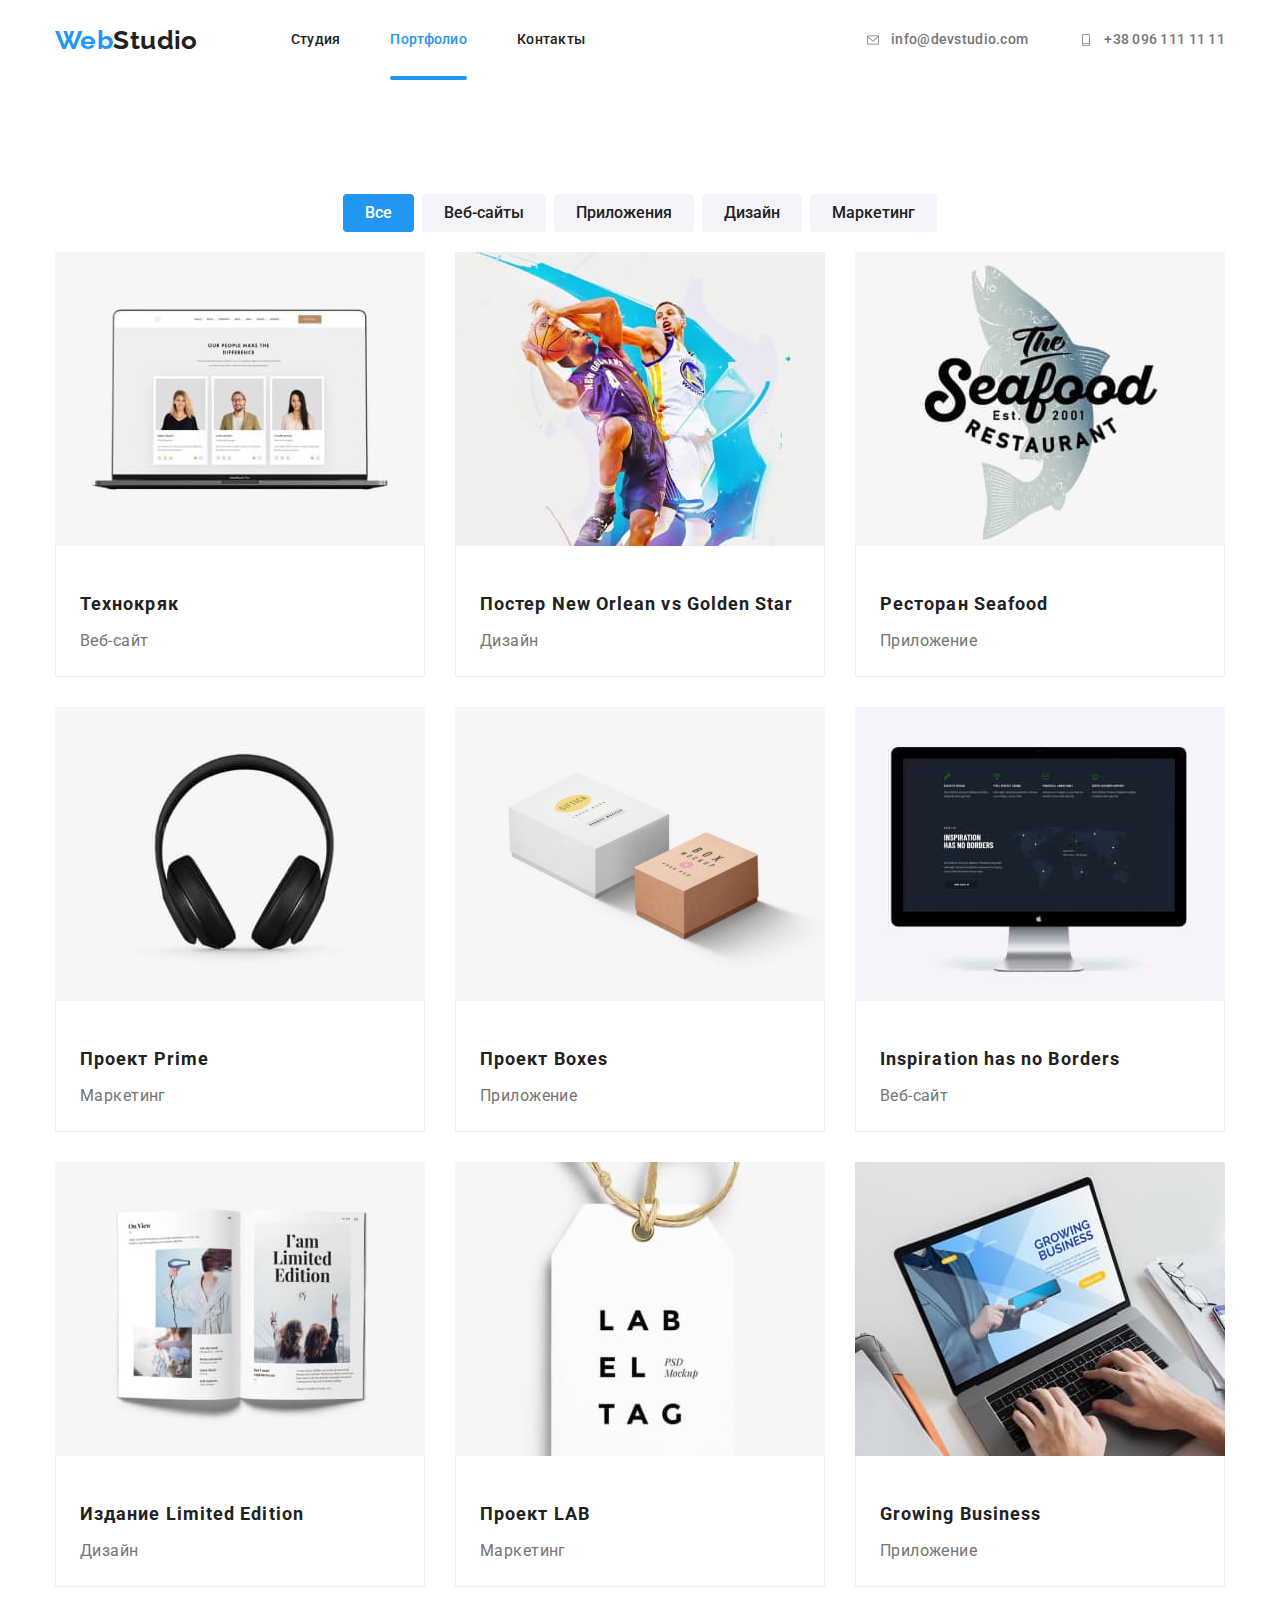
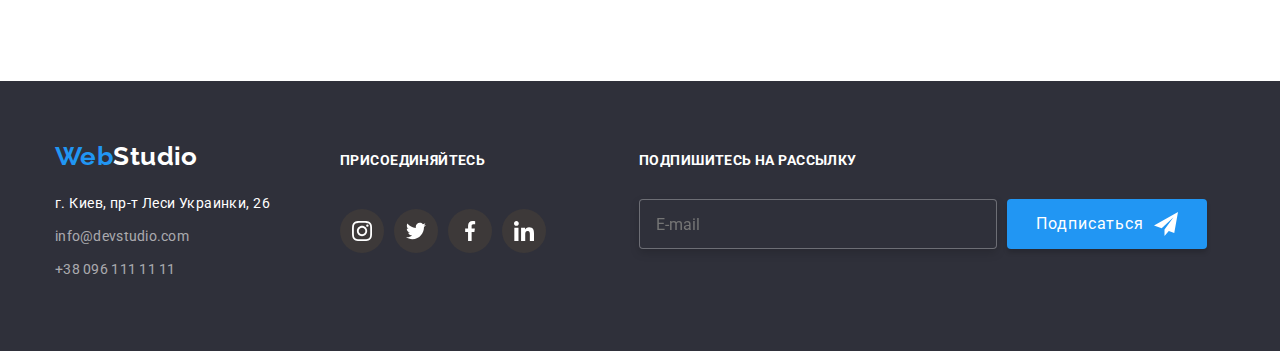
==== portfolio.html @ f061e7f2 "7дз" ====
<!DOCTYPE html>
<html lang="en">
<head>
    <meta charset="UTF-8">
    <meta http-equiv="X-UA-Compatible" content="IE=edge">
    <meta name="viewport" content="width=device-width, initial-scale=1.0">
    <title>portfolio</title>
    <link href="https://fonts.googleapis.com/css2?family=Raleway:wght@700&family=Roboto:wght@400;500;700;900&display=swap" rel="stylesheet">
    <link rel="stylesheet" href="https://cdnjs.cloudflare.com/ajax/libs/modern-normalize/1.1.0/modern-normalize.min.css">
    <link rel="stylesheet" href="css/style.css">
</head>
<body>
    <header class="header">
        <div class="container">
        <nav class="header-nav main">
            <a class="logo link" href="./index.html">
                <span class="accent">Web</span>Studio</a>
    
            <ul class="nav-list list">
                <li class="header-item"><a class="nav-link link" href="./index.html">Студия</a></li>
                <li class="header-item"><a class="nav-link link current" href="./portfolio.html">Портфолио</a></li>
                <li class="header-item"><a class="nav-link link" href="">Контакты</a></li>
            </ul>
        </nav>

       
        <ul class="contacts-list list">
            <li class="header-item">
                <a class="contact-link link" href="mailto:info@devstudio.com">
                     <svg class="header-icon" width="16" height="12">
                        <use href="./images/icons.svg#icon-email-1"></use>
                    </svg>
                    info@devstudio.com</a></li>
            <li class="header-item">
                <a class="contact-link link" href="tel:+380961111111">
                     <svg class="header-icon" width="16" height="12">
                        <use href="./images/icons.svg#icon-mobile-2" ></use>
                    </svg>
                    +38 096 111 11 11</a></li>
        </ul>
        </div> 
        
        </header>
        <main>
            <section class="section portfolio">
                <div class="container"> 
                <h1 class="visually-hidden">Портфолио</h1>
                <ul class="btn-list list">
                    <li class="portfolio-item"><button class="portfolio-btn current" type="button">Все</button></li>
                    <li class="portfolio-item"><button class="portfolio-btn" type="button">Веб-сайты</button></li>
                    <li class="portfolio-item"><button class="portfolio-btn" type="button">Приложения</button></li>
                    <li class="portfolio-item"><button class="portfolio-btn" type="button">Дизайн</button></li>
                    <li class="portfolio-item"><button class="portfolio-btn" type="button">Маркетинг</button></li>
                </ul>
                <ul class="card-list list">
                    <li class="card-item">
                        <a class="link" href="">
                            <div class="card-top">
                        <img src="./images/portfolio/portfolio-1.jpg" alt="Веб-сайт" width="370" /></a>
                        <p class="card-top-text">
                            Ресурс предлагает комплексные предложения с разным уровнем 
                            функционала и сервисов. 
                            Все это позволит посетителю получить исчерпывающие сведения <br />о компании или частном лице.
                        </p>
                    </div> 
                        <div class="thumbs">
                        <h2 class="card-title">Технокряк</h2>
                        <p class="card-desc">Веб-сайт</p>  
                    </div>    
                                    
                    </li>
                    <li class="card-item">
                        <div class="card-top">
                        <a class="link" href="">
                        <img src="./images/portfolio/portfolio-2.jpg" alt="Дизайн" width="370" /></a>
                        <p class="card-top-text">
                            Ресурс предлагает комплексные предложения с разным уровнем 
                            функционала и сервисов. 
                            Все это позволит посетителю получить исчерпывающие сведения <br />о компании или частном лице.
                        </p>
                    </div> 
                        <div class="thumbs">
                        <h2 class="card-title">Постер New Orlean vs Golden Star</h2>
                        <p class="card-desc">Дизайн</p>  
                    </div>

                    </li>
                    <li class="card-item">
                        <div class="card-top">
                        <a class="link" href="">
                        <img src="./images/portfolio/portfolio-3.jpg" alt="Приложение" width="370" /></a>
                        <p class="card-top-text">
                            Ресурс предлагает комплексные предложения с разным уровнем 
                            функционала и сервисов. 
                            Все это позволит посетителю получить исчерпывающие сведения <br />о компании или частном лице.
                        </p>
                    </div> 
                        <div class="thumbs">
                        <h2 class="card-title">Ресторан Seafood</h2>
                        <p class="card-desc">Приложение</p>  
                    </div>
                    </li>
                    <li class="card-item">
                        <div class="card-top">
                        <a class="link" href="">
                        <img src="./images/portfolio/portfolio-4.jpg" alt="Маркетинг" width="370" /></a>
                        <p class="card-top-text">
                            Ресурс предлагает комплексные предложения с разным уровнем 
                            функционала и сервисов. 
                            Все это позволит посетителю получить исчерпывающие сведения <br />о компании или частном лице.
                        </p>
                    </div> 
                        <div class="thumbs">
                        <h2 class="card-title">Проект Prime</h2>
                        <p class="card-desc">Маркетинг</p>  
                    </div>
                    </li>
                    <li class="card-item">
                        <div class="card-top">
                        <a class="link" href="">
                        <img src="./images/portfolio/portfolio-5.jpg" alt="Приложение" width="370" /></a>
                        <p class="card-top-text">
                            Ресурс предлагает комплексные предложения с разным уровнем 
                            функционала и сервисов. 
                            Все это позволит посетителю получить исчерпывающие сведения <br />о компании или частном лице.
                        </p>
                    </div> 
                        <div class="thumbs">
                        <h2 class="card-title">Проект Boxes</h2>
                        <p class="card-desc">Приложение</p>  
                    </div>
                    </li>
                    <li class="card-item">
                        <div class="card-top">
                        <a class="link" href="">
                        <img src="./images/portfolio/portfolio-6.jpg" alt="Веб-сайт" width="370" /></a>
                        <p class="card-top-text">
                            Ресурс предлагает комплексные предложения с разным уровнем 
                            функционала и сервисов. 
                            Все это позволит посетителю получить исчерпывающие сведения <br />о компании или частном лице.
                        </p>
                    </div> 
                        <div class="thumbs">
                        <h2 class="card-title">Inspiration has no Borders</h2>
                        <p class="card-desc">Веб-сайт</p>  
                    </div>
                    </li>
                    <li class="card-item">
                        <div class="card-top">
                        <a class="link" href="">
                        <img src="./images/portfolio/portfolio-7.jpg" alt="Дизайн" width="370" /></a>
                        <p class="card-top-text">
                            Ресурс предлагает комплексные предложения с разным уровнем 
                            функционала и сервисов. 
                            Все это позволит посетителю получить исчерпывающие сведения <br />о компании или частном лице.
                        </p>
                    </div> 
                        <div class="thumbs">
                        <h2 class="card-title">Издание Limited Edition</h2>
                        <p class="card-desc">Дизайн</p>  
                    </div>
                    </li>
                    <li class="card-item">
                        <div class="card-top">
                        <a class="link" href="">
                        <img src="./images/portfolio/portfolio-8.jpg" alt="Маркетинг" width="370" /></a>
                        <p class="card-top-text">
                            Ресурс предлагает комплексные предложения с разным уровнем 
                            функционала и сервисов. 
                            Все это позволит посетителю получить исчерпывающие сведения <br />о компании или частном лице.
                        </p>
                    </div> 
                        <div class="thumbs">
                        <h2 class="card-title">Проект LAB</h2>
                        <p class="card-desc">Маркетинг</p>  
                    </div>    
                    </li>
                    <li class="card-item">
                        <div class="card-top">
                        <a class="link" href="">
                        <img src="./images/portfolio/portfolio-9.jpg" alt="Приложение" width="370" /></a>
                        <p class="card-top-text">
                            Ресурс предлагает комплексные предложения с разным уровнем 
                            функционала и сервисов. 
                            Все это позволит посетителю получить исчерпывающие сведения <br />о компании или частном лице.
                        </p>
                    </div> 
                        <div class="thumbs">
                        <h2 class="card-title">Growing Business</h2>
                        <p class="card-desc">Приложение</p>  
                    </div>
                    </li>
                </ul>
                </div>
            </section>
        </main>
        <footer class="footer">
    
            <div class="footer-container">
                <div class="footer-flex">
            <a class="logo link" href="/">
                <span class="accent">Web</span>Studio</a>
            <ul class="footer-list list">
                <li class="adress-item">
                    <a class="adress-link link" href="https://goo.gl/maps/D3uRbkzvZpGUqhTm6" target="_blank" rel="noopener noreferrer">г. Киев, пр-т Леси Украинки, 26</a>
                </li>
                <li class="adress-item">
                    <a class="contact-link link list" href="mailto:info@devstudio.com">info@devstudio.com</a>
                </li>
                <li class="adress-item">
                    <a class="contact-link link list" href="tel:+380961111111">+38 096 111 11 11</a>
                </li>
            </ul>
        </div>
        <div class="footer-soc">
            <h2 class="footer-title">присоединяйтесь</h2>
            <ul class="footer-soc-list list">
                <li class="footer-soc-item">
                    <a href="" class="footer-soc-link">
                        <svg class="footer-soc-icon" width="20" height="20">
                            <use href="./images/icons.svg#icon-instagram-1"></use> 
                            </svg>
                        </a> 
                </li>
                <li class="footer-soc-item">
                    <a href="" class="footer-soc-link">
                        <svg class="footer-soc-icon" width="20" height="20">
                            <use href="./images/icons.svg#icon-twitter-2"></use> 
                            </svg>
                        </a>
                </li>
                <li class="footer-soc-item">
                    <a href="" class="footer-soc-link">
                        <svg class="footer-soc-icon" width="20" height="20">
                            <use href="./images/icons.svg#icon-facebook-3"></use> 
                            </svg>
                        </a>
                </li>
                <li class="footer-soc-item">
                    <a href="" class="footer-soc-link">
                        <svg class="footer-soc-icon" width="20" height="20">
                            <use href="./images/icons.svg#icon-linkedin-4"></use> 
                            </svg>
                        </a>
                </li>
            </ul>
        </div>
        
            <div class="footer-mailing">
            <p class="footer-maling-par">Подпишитесь на рассылку</p>
            <form class="form-footer">
                <input type="email" class="footer-input" name="user-name" placeholder="E-mail">
                  <button class="footer-but" type="submit">Подписаться <svg class="footer-button-icon" width="24" height="24"> 
                    <use href="./images/icons.svg#icon-airbus"></use>
                </svg> </button>
                </form>
               </div>
        </footer>
</body>

</html>
---- css/style.css ----
:root {
    --primary-text-color: #757575;
    --secondary-text-color: #212121;
    --primary-white-color: #ffffff;
    --accent-color: #2196F3;
    --secondary-font-family: "Raleway", sans-serif;
    --primary-font-family: "Roboto", sans-serif;

}

html {
    box-sizing: border-box;
}

*,
*::before,
*::after {
    box-sizing: inherit;
}

body {
 font-family: var(--primary-font-family);
 color: var(--primary-text-color);
 background-color: var(--primay-white-color);
 font-size: 14px;
 letter-spacing: 0.03em;
}

.link  { 
    list-style: none;
    padding-left: 0;
    margin: 0;
    text-decoration: none;
}

.list { 
    list-style: none;
    padding-left: 0;
    margin: 0;
    padding: 0px;
}

.section {
    padding: 94px 0;
}

.container {
    margin-left: auto;
    margin-right: auto;
    padding-left: 15px;
    padding-right: 15px;
    width: 1200px;
    
}

h1, h2, h3, h4, h5, h6, p { 
    margin-top: 0;
    margin-bottom: 0px;
}

.img { 
    display: block;
    max-width: 100%;
    height: auto;
}

.adress { 
    font-style: normal;
}

.visually-hidden {
    position: absolute;
    width: 1px;
    height: 1px;
    margin: -1px;
    border: 0;
    padding: 0;
    
    white-space: nowrap;
    clip-path: inset(100%);
    clip: rect(0 0 0 0);
    overflow: hidden;
  }

.hero-title {
font-size: 36px;
line-height: 1.16;
text-align: center;
color: var(--secondary-text-color);

}

.section-title {
font-size: 36px;
line-height: 1.16;
text-align: center;
color: var(--secondary-text-color);

}

/* logo webstudio */
.logo {
font-family: var(--secondary-font-family);    
font-size: 26px;
line-height: 1.19;
color: var(--secondary-text-color);
font-weight: 700;
}

.logo.link {
    margin-right: 93px;
    
}

.accent { 
    color: var(--accent-color);
}

/* ссылки студия,портфолио,контакты,*/

.nav-link,
.contact-link {
padding-top: 32px;
padding-bottom: 32px;
display: block;

font-weight: 500;
line-height: 1.14;
letter-spacing: 0.02em;
color: var(--secondary-text-color);

transition-property: color;
transition-duration: 250ms;
transition-timing-function: cubic-bezier(0.4, 0, 0.2, 1);
}

.nav-link:hover,
.nav-link:focus,
.contact-link:hover,
.contact-link:focus,
.current {
color: var(--accent-color);
}

.nav-link.current {
    position: relative;
}

.nav-link.current::after {
    position: absolute;
    content: "";
    width: 100%;
    height: 4px;
    background: var(--accent-color);
    border-radius: 2px;
    display: block;
    bottom: 0px;
}



.header-item:not(:last-child) {
    margin-right: 50px;
}

.header-nav.main {
    display: flex;
    align-items: center;
}

.nav-list,
.contacts-list {
    display: flex;
align-items: center;
}

.contacts-list {
    margin-left: auto;
}

.header .container {
    display: flex;
    align-items: center;

}



/* емейл,телефон */

.contact-link {
color: var(--primary-text-color);
display: flex;
align-items: center;
}



.header-item .list {
    padding: 0px;
    margin-left: 0px;
}

.header-icon {
    fill: currentColor;
    margin-right: 10px;
}



/* button hero*/

.button {
    display: inline-block;
    border-radius: 4px;
    padding: 10px 32px;
    min-width: 200px;
    border: 1px solid transparent;
    align-items: center;
    margin-bottom: 20px;
    background: var(--accent-color);
    color: var(--primary-white-color);
    cursor: pointer;
    letter-spacing: 0.06em;
    font-size: 16px;
    line-height: 1.88;

}

/* HERO */

.hero {
    background: #2F303A;
    text-align: center;
    padding: 200px 0px;
    background-image: linear-gradient(rgba(47, 48, 58, 0.4),rgba(47, 48, 58, 0.4)), url(../images/people1.jpg);
    background-repeat: no-repeat;
    background-position: center;
    background-size: cover;
    max-width: 1600px;
    margin: 0 auto;
}



.hero-title {
margin-top: 0px;
margin-bottom: 30px;
text-transform: uppercase;

max-width: 650px;
margin-left: auto;
margin-right: auto;
font-size: 44px;
line-height: 1.36;
letter-spacing: 0.06em;
color: #ffffff;
}

/* секция  about */


.about-subtitle {
    margin-bottom: 10px;
margin-top: 0px;

font-size: 14px;
line-height: 1.14;
color: var(--secondary-text-color);
font-weight: 700;
text-transform: uppercase;
}

.about-list {
    
    margin-top: 0px;
    margin-bottom: 0px;
    display: flex;
    align-items: center;
    justify-content: space-between;
}

.about-description {
   line-height: 1.71;
}

.about-item {
   width: 270px;
 
}

.about-soc-list {
    width: 100%;
    height: 120px;
    background-color: #F5F4FA;
    border-radius: 4px;
    margin-bottom: 30px;
    display: flex;
    align-items: center;
    justify-content: center;

}


/* work */

.work {
  padding-top: 0px;
  }

.section-title {

    margin-bottom: 50px;
    
}

.work-list {
    align-items: center;
    justify-content: space-between;


}  
/*-------- */
.work-fon {
    display: flex;
    align-items: center;
    justify-content: space-between;
}

.work-item {
position: relative;
font-weight: 700;
font-size: 14px;
line-height: 1.14;
text-transform: uppercase;
color: #FFFFFF;
}

.work-text {
    position: absolute;
    bottom: 0;
    width: 370px;
    height: 70px;
    display: flex;
    align-items: center;
    justify-content: center;
    
    background: rgba(47, 48, 58, 0.8);
}
/* ------ */


/* секция наша команда */

.team {
    margin-top: 0px;
    margin-bottom: 0px;

    background: #F5F4FA;
}

.team-section {
    margin-top: 0px;
    margin-bottom: 50px;
}

.team-subtitle {
font-size: 16px;
line-height: 1.18;
letter-spacing: 0.03em;
font-weight: 500;
margin-bottom: 10px;


color: var(--secondary-text-color)
}


.team-list {
    display: flex;
    align-items: center;
    justify-content: space-between;
    
}

.team-item {
    background-color: var(--primary-white-color);
    box-shadow: 0px 1px 3px rgba(0, 0, 0, 0.12), 0px 1px 1px rgba(0, 0, 0, 0.14), 0px 2px 1px rgba(0, 0, 0, 0.2);
    border-radius: 0px 0px 4px 4px;
}

.thumb{
    padding: 30px 32px;
    text-align: center;
}

.team-soc-list {
    display: flex;
    justify-content: center;

}

.team-soc-item {
    width: 44px;
    height: 44px;
    margin-top: 16px;
    
}

.team-soc-item + .team-soc-item {
    margin-left: 10px;

}

.team-soc-link {
    width: 100%;
    height: 100%;
    background-color:FFFFFF;
    display: flex;
    align-items: center;
    justify-content: center;
    border-radius: 50%;

    transition-property: background-color;
    transition-duration: 250ms;
    transition-timing-function: cubic-bezier(0.4, 0, 0.2, 1);
    
}

.team-soc-icon {
    fill: #AFB1B8;
}

.team-soc-link:hover {
background-color: var(--accent-color);

}

.team-soc-link:hover .team-soc-icon {
fill: #F5F4FA;
}

/* customers */

.customers {
    margin-top: 0px;
    margin-bottom: 0px;

    background-color: var(--primary-white-color)

   
}

.customers-list-item {
    width: 170px;
    height: 92px;

     
}


.customers-list-item + .customers-list-item{
margin-left: 30px;

}

.customers-list-link {
width: 100%;
height: 100%;
background-color: #FFFFFF;;
display: flex;
align-items: center;
justify-content: center;
border: 1px solid #AFB1B8;
border-radius: 4px;

}

.customers-list-item:hover {
    color: var(--accent-color);
    border: 1px solid var(--accent-color);
    border-radius: 4px;
}

.customers-list-item:hover .customers-list-icon {
    fill: var(--accent-color);
}

.customers-list-icon {
    fill:  #AFB1B8;

    transition-property: fill;
    transition-duration: 250ms;
    transition-timing-function: cubic-bezier(0.4, 0, 0.2, 1);
}


.customers-list{
    display: flex;
    align-items: center;
    justify-content: space-between;

}

/* footer */

.footer {
background: #2F303A;


}

.footer-container {
    margin: auto;
    width: 1200px;
    padding: 60px 15px;
}

.adress-item {
    margin-bottom: 9px;
}

.footer .logo {
color: var(--primary-white-color);
margin-right: 0px;
margin-bottom: 20px;
display: block;

}

.adress-link {
font-size: 14px;
line-height: 1.71;
color: var(--primary-white-color);
}



.footer-item:not(:last-child){
    margin-bottom: 10px;
}



.footer .contact-link {
color:rgba(255, 255, 255, 0.6);
font-weight: 400;
line-height: 1.71;
padding: 0px;
}


.nav-link:hover,
.nav-link:focus,
.contact-link:hover,
.contact-link:focus,
.current {
    color: var(--accent-color);
}


.footer-container {
    display: flex;
    flex-direction: row;
    align-items: baseline;
    

}

.footer-soc {
    margin-left: 70px;
}

.footer-title {
    color: #ffffff;
    margin-bottom: 20px;
    justify-content:center;
    font-family: 'Roboto';
    font-style: normal;
    font-weight: 700;
    font-size: 14px;
    line-height: 1.14;
    letter-spacing: 0.03em;
    text-transform: uppercase;

}

.footer-soc-list {
    display: flex;
    justify-content: center;
    align-items: center;
    margin-top: 20px;
}

.footer-soc-item {
    width: 44px;
    height: 44px;
    margin-top: 20px;
    border-radius: 50%;
    background-color:#3d3939;
    display: flex;
    justify-content: center;
    align-items: center;
    padding: 20px;

    transition-property: background-color;
    transition-duration: 250ms;
    transition-timing-function: cubic-bezier(0.4, 0, 0.2, 1);
}

.footer-soc-item + .footer-soc-item {
    margin-left: 10px;

}

.footer-soc-link {
    width: 20px;
    height: 20px;
    fill: #FFFFFF;
    display: flex;
    justify-content: center;
    align-items: center;
    
}


.footer-soc-item:hover {
    background-color: var(--accent-color);
}

.footer-soc-item:hover .footer-soc-icon {
    fill: #F5F4FA;
    }


    /* форма футер */

.footer-mailing {
 margin-left: 93px;
 }    

.form-footer {
    display: flex;
    align-items: center;
}

.footer-maling-par {
font-weight: 700;
font-size: 14px;
line-height: 1.14;
letter-spacing: 0.03em;
text-transform: uppercase;
color: #FFFFFF;
padding-bottom: 20px;
margin-bottom: 10px;
}

.footer-button-icon {
width: 24px;
height: 24px;
fill: #ffffff;
margin-left: 10px;
}

.footer-input {
margin-right: 10px;
width: 358px;
height: 50px;
box-sizing: border-box;
font-size: 16px;
line-height: 1.25;
padding-left: 16px;
border: 1px solid rgba(255, 255, 255, 0.3);
filter: drop-shadow(0px 4px 4px rgba(0, 0, 0, 0.15));
border-radius: 4px;
background: #2F303A;
}

.footer-but {
display: flex;
align-items: center;
justify-content: center;
width: 200px;
height: 50px;
background: #2196F3;
box-shadow: 0px 4px 4px rgba(0, 0, 0, 0.15);
border-radius: 4px;
border: #2196F3;
font-size: 16px;
line-height: 1.88;
letter-spacing: 0.06em;
color: #FFFFFF;
}
                  /* ПОРТФОЛИО */

.portfolio-btn {

font-family: 'Roboto';
font-weight: 500;
font-size: 16px;
line-height: 1.62;


background-color: #F5F4FA;
border-radius: 4px;

color: var(--secondary-text-color);
cursor: pointer;
border: none;
padding: 6px 22px;

transition-property: background-color, color;
transition-duration: 250ms;
transition-timing-function: cubic-bezier(0.4, 0, 0.2, 1);

}

.portfolio-btn:hover,
.portfolio-btn:focus {
    background-color: var(--accent-color);
    color: var(--primary-white-color);
    box-shadow: 0px 3px 1px rgba(0, 0, 0, 0.1), 0px 1px 2px rgba(0, 0, 0, 0.08), 0px 2px 2px rgba(0, 0, 0, 0.12);
}

.portfolio-btn.current {
    background-color: var(--accent-color);
    color: var(--primary-white-color);
}

.portfolio-item:not(:last-child){
    margin-right: 8px;
}



.btn-list {
    display: flex;
    justify-content: center;
    padding: 20px;
    
}

img{
    display: block;
    
}

.card-list {
    display: flex;
    flex-wrap: wrap;
    margin-right: -30px;
    margin-bottom: -30px;
    }

.card-item {
    margin-right: 30px;
    margin-bottom: 30px;
    width: 370px;
    width: calc((100% - 90px) / 3);
    background-color: #ffffff;

    transition-property:  box-shadow;
    transition-duration: 250ms;
    transition-timing-function: cubic-bezier(0.4, 0, 0.2, 1);
    
    }

.card-item:hover {
  box-shadow: 0px 1px 1px rgba(0, 0, 0, 0.12), 0px 4px 4px rgba(0, 0, 0, 0.06), 1px 4px 6px rgba(0, 0, 0, 0.16);
  cursor: pointer;
    }

    /* анимация карточек */

    .card-top {
       position: relative;
       overflow: hidden;
       
    }

    .card-top:hover {
        box-shadow: 0px 1px 1px rgba(0, 0, 0, 0.12), 0px 4px 4px rgba(0, 0, 0, 0.06), 1px 4px 6px rgba(0, 0, 0, 0.16);
    }

.card-top-text {
    position: absolute;
width: 100%;
height: 100%;
top: 0;
left: 0;
font-size: 18px;
line-height: 1.56;
color: var(--primary-white-color);
padding: 63px 24px;
background: rgba(33, 150, 243, 0.9);
transform: translateY(100%);
transition: 250ms;

}

.card-item:hover .card-top-text {
    transform: translate(0);
}

    /* -------- */

    .thumbs {
    padding: 20px 24px;
    text-align: left;
    width: 370px;
    border-left:  1px solid #EEEEEE;
    border-right: 1px solid #EEEEEE; 
    border-bottom:  1px solid #EEEEEE;
    }

.card-title {
    margin-top: 20px;
    margin-bottom: 0px;
    padding: 0px;
    

    font-size: 18px;
    line-height: 2;
    letter-spacing: 0.06em;
    color: var(--secondary-text-color);
}

.card-desc {
    margin-top: 4px;
    margin-bottom: 0px;
    padding: 0px;

    font-size: 16px;
    line-height: 1.88;
    color: var(--primary-text-color);
}


/* M O D A L */

.backdrop {
    position: fixed;
    top: 0;
    width: 100vw;
    height: 100vh;
    background-color: rgba(0, 0, 0, 0.2);
    transition: opacity 320ms cubic-bezier(0.4, 0, 0.2, 1), visibility 250ms cubic-bezier(0.4, 0, 0.2, 1);
}

.modal {
    padding: 40px;
position: absolute;
top: 50%;
left: 50%;
width: 528px;
min-height: 581px;
background: #FFFFFF;
box-shadow: 0px 1px 3px rgba(0, 0, 0, 0.12), 0px 1px 1px rgba(0, 0, 0, 0.14), 0px 2px 1px rgba(0, 0, 0, 0.2);
border-radius: 4px;
transform: translate(-50%, -50%) scale(1);
}

.is-hidden .modal {
    transform: translate(-50%, -50%) scale(0.8);
}

.modal-button-icon {
    display: flex;
    align-items: center;
    justify-content: center;
    width: 30px;
    height: 30px;
    border-radius: 50%;
    background: #FFFFFF;
    border: 1px solid rgba(0, 0, 0, 0.1);
    position: absolute;
    top: 8px;
    right: 8px;
    cursor: pointer;
}

.modal-button-icon:hover {
    fill: var(--accent-color);
}

.is-hidden {
    visibility: hidden;
    opacity: 0;
    pointer-events: none;
}

               /* НАПОЛНЕНИЕ МОДАЛКИ */

.modal-title {
    margin-bottom: 12px;
font-weight: 700;
font-size: 20px;
line-height: 1.15;
text-align: center;
letter-spacing: 0.03em;
color: #212121;

}    

.modal-input {
    width: 100%;
    height: 40px;
    border: 1px solid rgba(33, 33, 33, 0.2);
    border-radius: 4px;
    padding-left: 41px;
    font-size: 12px;
    cursor: pointer;
    outline: none;
   
}

.modal-input:focus, 
.modal-input:hover {
    border-color: var(--accent-color);
   
}

.modal-input:focus+ .modal-icon, 
.modal-input:hover+ .modal-icon {
    fill: var(--accent-color);
    
}
.modal-field {
    margin-bottom: 10px;
}


.modal-lable {
font-weight: 400;
font-size: 12px;
line-height: 1.16;
letter-spacing: 0.01em;
color: #757575;
display: block;
margin-bottom: 4px;

}



.modal-text {
    width: 100%;
    height: 138px;
    border: 1px solid rgba(33, 33, 33, 0.2);
    border-radius: 4px;
    padding: 12px;
    font-size: 12px;
    resize: none;
    cursor: pointer;
    outline: none;
  
    
}

.modal-text:hover,
.modal-text:focus{
    border: 1px solid #2196F3;
}


.modal-field-wrap {
    position: relative;
}

.modal-icon {
    position: absolute;
    left: 11px;
    top: 50%;
    transform: translateY(-50%);
   
    
}

.check-text {
    display: flex;
    align-items: center;
   
}

.check-icon {
    fill: transparent;
 
}

.check-text span {
   
    margin-left: 13px;
    width: 16px;
height: 15px;
border: 2px solid #212121;
border-radius: 2px;
margin-right: 7px;
display: flex;
align-items: center;
justify-content: center;

}

.modal-check:checked + .check-text span {
    background-color: var(--accent-color);
    border: none;
}

.modal-check:checked + .check-text .check-icon {
    fill: var(--primary-white-color);
}

.condition {
position: relative;
margin-right: 8px;
font-weight: 400;
font-size: 14px;
line-height: 1.71;
letter-spacing: 0.03em;
color: #757575;

}

.conditionals {
font-weight: 400;
font-size: 14px;
line-height: 1.71;
letter-spacing: 0.03em;
color: var(--accent-color)
}




.send-button {
    position: absolute;
    transform: translateX(60%) translateY(25%);
    border-radius: 4px;
    padding: 10px 32px;
    min-width: 200px;
    height: 50px;
    border: 1px solid transparent;
    align-items: center;
    background: var(--accent-color);
    color: var(--primary-white-color);
    letter-spacing: 0.06em;
    font-size: 16px;
    line-height: 1.88;
    cursor: pointer;
}
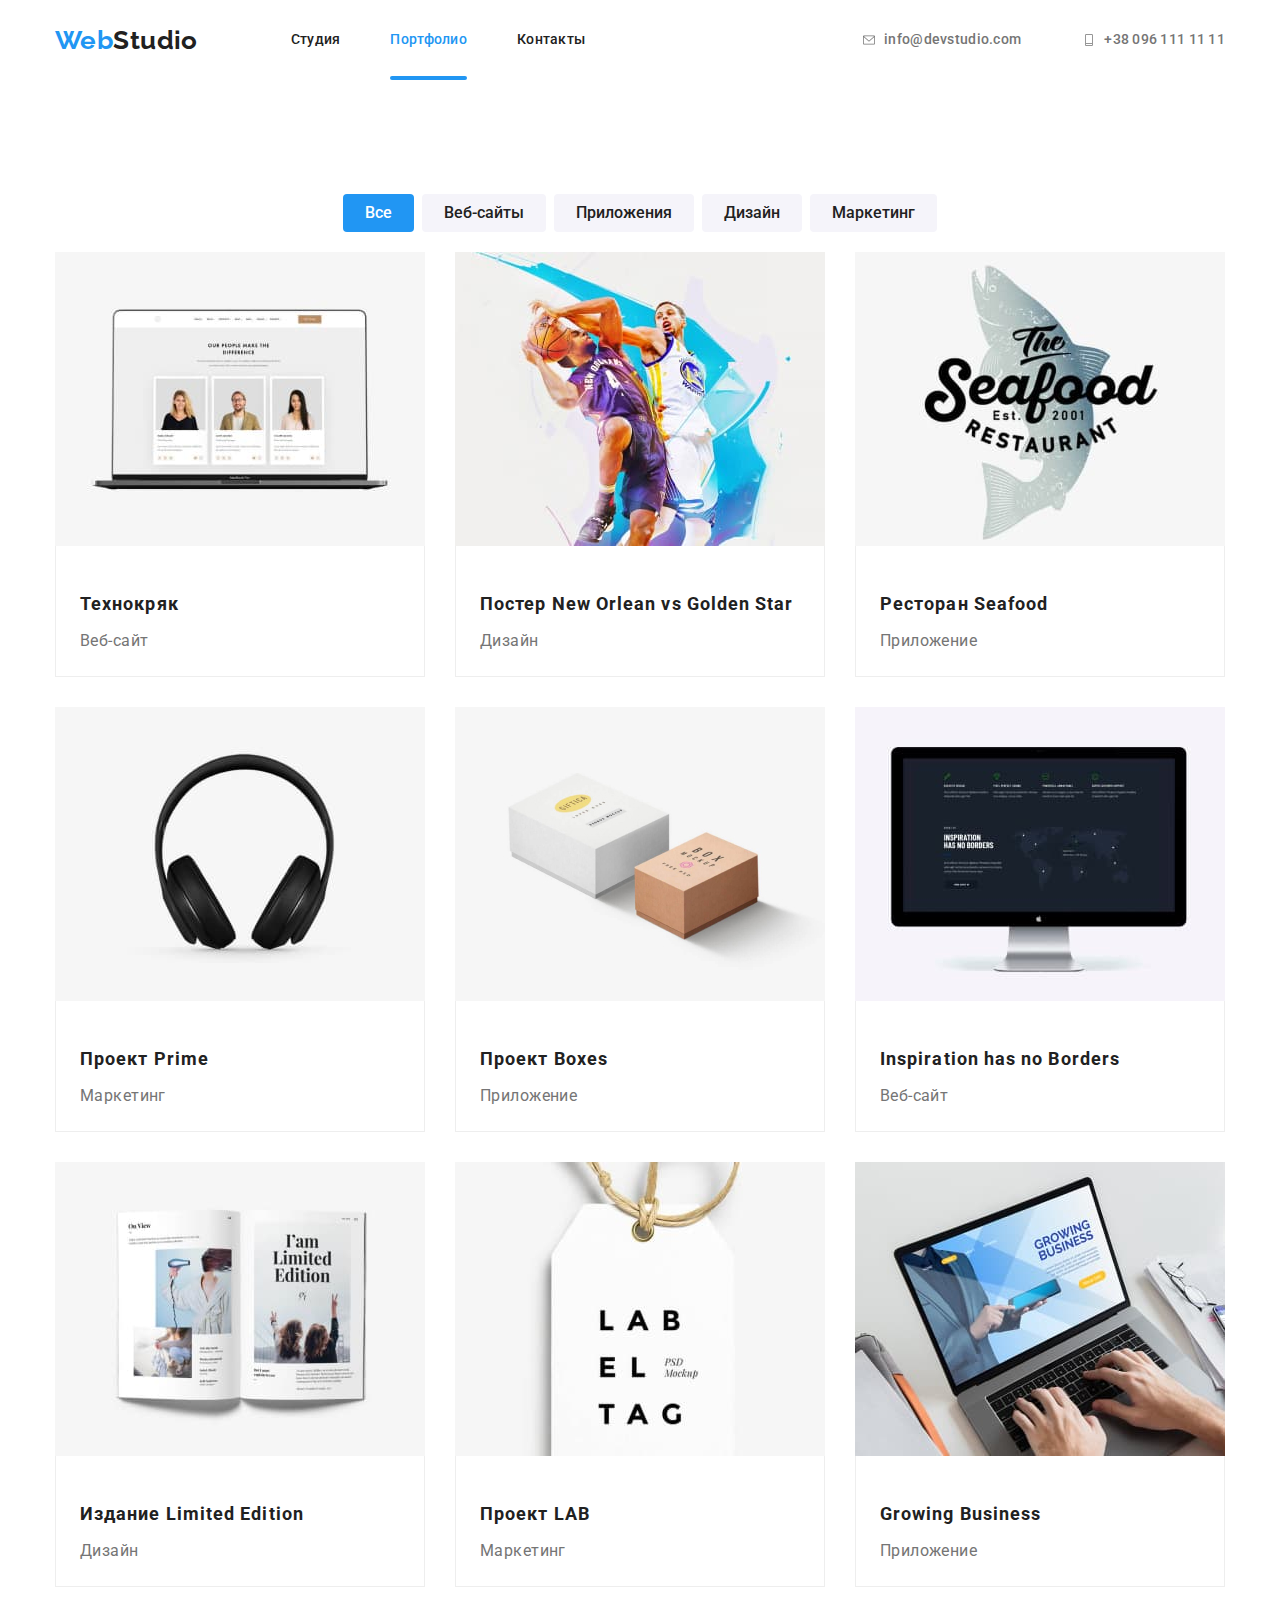
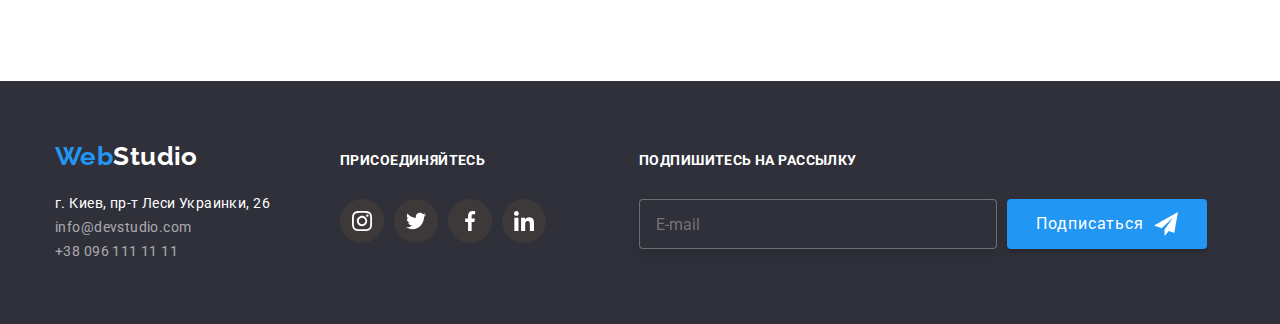
==== commit 4ddc855c: "7дз бем" ====
--- a/portfolio.html
+++ b/portfolio.html
@@ -13,27 +13,27 @@
     <header class="header">
         <div class="container">
         <nav class="header-nav main">
-            <a class="logo link" href="./index.html">
-                <span class="accent">Web</span>Studio</a>
+            <a class="logo head__logo link" href="./index.html">
+                <span class="head__accent">Web</span>Studio</a>
     
-            <ul class="nav-list list">
-                <li class="header-item"><a class="nav-link link" href="./index.html">Студия</a></li>
-                <li class="header-item"><a class="nav-link link current" href="./portfolio.html">Портфолио</a></li>
-                <li class="header-item"><a class="nav-link link" href="">Контакты</a></li>
+            <ul class="menu list">
+                <li class="menu__item"><a class="menu__link link" href="./index.html">Студия</a></li>
+                <li class="menu__item"><a class="menu__link link current" href="./portfolio.html">Портфолио</a></li>
+                <li class="menu__item"><a class="menu__link link" href="">Контакты</a></li>
             </ul>
         </nav>
 
        
-        <ul class="contacts-list list">
-            <li class="header-item">
-                <a class="contact-link link" href="mailto:info@devstudio.com">
-                     <svg class="header-icon" width="16" height="12">
+        <ul class="menu contacts__list list">
+            <li class="menu__item">
+                <a class="menu__contact-link link" href="mailto:info@devstudio.com">
+                     <svg class="menu__header-icon" width="16" height="12">
                         <use href="./images/icons.svg#icon-email-1"></use>
                     </svg>
                     info@devstudio.com</a></li>
-            <li class="header-item">
-                <a class="contact-link link" href="tel:+380961111111">
-                     <svg class="header-icon" width="16" height="12">
+            <li class="menu__item">
+                <a class="menu__contact-link link" href="tel:+380961111111">
+                     <svg class="menu__header-icon" width="16" height="12">
                         <use href="./images/icons.svg#icon-mobile-2" ></use>
                     </svg>
                     +38 096 111 11 11</a></li>
@@ -198,47 +198,48 @@
     
             <div class="footer-container">
                 <div class="footer-flex">
-            <a class="logo link" href="/">
-                <span class="accent">Web</span>Studio</a>
+            <a class="logo head__logo link" href="/">
+                <span class="head__accent">Web</span>Studio</a>
+
             <ul class="footer-list list">
-                <li class="adress-item">
-                    <a class="adress-link link" href="https://goo.gl/maps/D3uRbkzvZpGUqhTm6" target="_blank" rel="noopener noreferrer">г. Киев, пр-т Леси Украинки, 26</a>
-                </li>
-                <li class="adress-item">
-                    <a class="contact-link link list" href="mailto:info@devstudio.com">info@devstudio.com</a>
-                </li>
-                <li class="adress-item">
-                    <a class="contact-link link list" href="tel:+380961111111">+38 096 111 11 11</a>
+                <li class="footer-adress__item">
+                    <a class="footer-adress__link link" href="https://goo.gl/maps/D3uRbkzvZpGUqhTm6" target="_blank" rel="noopener noreferrer">г. Киев, пр-т Леси Украинки, 26</a>
+                </li>
+                <li class="footer-adress__item">
+                    <a class="footer-adress contact__link link list" href="mailto:info@devstudio.com">info@devstudio.com</a>
+                </li>
+                <li class="footer-adress__item">
+                    <a class="footer-adress contact__link link list" href="tel:+380961111111">+38 096 111 11 11</a>
                 </li>
             </ul>
         </div>
         <div class="footer-soc">
-            <h2 class="footer-title">присоединяйтесь</h2>
-            <ul class="footer-soc-list list">
-                <li class="footer-soc-item">
-                    <a href="" class="footer-soc-link">
-                        <svg class="footer-soc-icon" width="20" height="20">
+            <h2 class="footer soc__title">присоединяйтесь</h2>
+            <ul class="footer-soc__list list">
+                <li class="footer-soc__item">
+                    <a href="" class="footer-soc__link">
+                        <svg class="footer-soc__icon" width="20" height="20">
                             <use href="./images/icons.svg#icon-instagram-1"></use> 
                             </svg>
                         </a> 
                 </li>
-                <li class="footer-soc-item">
-                    <a href="" class="footer-soc-link">
-                        <svg class="footer-soc-icon" width="20" height="20">
+                <li class="footer-soc__item">
+                    <a href="" class="footer-soc__link">
+                        <svg class="footer-soc__icon" width="20" height="20">
                             <use href="./images/icons.svg#icon-twitter-2"></use> 
                             </svg>
                         </a>
                 </li>
-                <li class="footer-soc-item">
-                    <a href="" class="footer-soc-link">
-                        <svg class="footer-soc-icon" width="20" height="20">
+                <li class="footer-soc__item">
+                    <a href="" class="footer-soc__link">
+                        <svg class="footer-soc__icon" width="20" height="20">
                             <use href="./images/icons.svg#icon-facebook-3"></use> 
                             </svg>
                         </a>
                 </li>
-                <li class="footer-soc-item">
-                    <a href="" class="footer-soc-link">
-                        <svg class="footer-soc-icon" width="20" height="20">
+                <li class="footer-soc__item">
+                    <a href="" class="footer-soc__link">
+                        <svg class="footer-soc__icon" width="20" height="20">
                             <use href="./images/icons.svg#icon-linkedin-4"></use> 
                             </svg>
                         </a>
@@ -247,10 +248,10 @@
         </div>
         
             <div class="footer-mailing">
-            <p class="footer-maling-par">Подпишитесь на рассылку</p>
+            <p class="footer mailng__par">Подпишитесь на рассылку</p>
             <form class="form-footer">
-                <input type="email" class="footer-input" name="user-name" placeholder="E-mail">
-                  <button class="footer-but" type="submit">Подписаться <svg class="footer-button-icon" width="24" height="24"> 
+                <input type="email" class="form footer__input" name="user-name" placeholder="E-mail">
+                  <button class="form footer__but" type="submit">Подписаться <svg class="footer-button__icon" width="24" height="24"> 
                     <use href="./images/icons.svg#icon-airbus"></use>
                 </svg> </button>
                 </form>
--- a/css/style.css
+++ b/css/style.css
@@ -107,19 +107,19 @@
 font-weight: 700;
 }
 
-.logo.link {
+.head__logo {
     margin-right: 93px;
     
 }
 
-.accent { 
+.head__accent { 
     color: var(--accent-color);
 }
 
 /* ссылки студия,портфолио,контакты,*/
 
-.nav-link,
-.contact-link {
+.menu__link,
+.menu__contact-link {
 padding-top: 32px;
 padding-bottom: 32px;
 display: block;
@@ -134,19 +134,19 @@
 transition-timing-function: cubic-bezier(0.4, 0, 0.2, 1);
 }
 
-.nav-link:hover,
-.nav-link:focus,
-.contact-link:hover,
-.contact-link:focus,
+.menu__link:hover,
+.menu__link:focus,
+.menu__contact-link:hover,
+.menu__contact-link:focus,
 .current {
 color: var(--accent-color);
 }
 
-.nav-link.current {
+.menu__link.current {
     position: relative;
 }
 
-.nav-link.current::after {
+.menu__link.current::after {
     position: absolute;
     content: "";
     width: 100%;
@@ -159,7 +159,7 @@
 
 
 
-.header-item:not(:last-child) {
+.menu__item:not(:last-child) {
     margin-right: 50px;
 }
 
@@ -168,13 +168,13 @@
     align-items: center;
 }
 
-.nav-list,
-.contacts-list {
+.menu,
+.contacts__list {
     display: flex;
 align-items: center;
 }
 
-.contacts-list {
+.contacts__list  {
     margin-left: auto;
 }
 
@@ -188,22 +188,23 @@
 
 /* емейл,телефон */
 
-.contact-link {
+.menu__contact-link {
 color: var(--primary-text-color);
 display: flex;
 align-items: center;
-}
-
-
-
-.header-item .list {
+margin-left: 10px;
+}
+
+
+
+.menu__item.list {
     padding: 0px;
     margin-left: 0px;
 }
 
-.header-icon {
+.menu__header-icon {
     fill: currentColor;
-    margin-right: 10px;
+    margin-right: 7px;
 }
 
 
@@ -516,7 +517,7 @@
     padding: 60px 15px;
 }
 
-.adress-item {
+.adress__item {
     margin-bottom: 9px;
 }
 
@@ -528,7 +529,7 @@
 
 }
 
-.adress-link {
+.footer-adress__link {
 font-size: 14px;
 line-height: 1.71;
 color: var(--primary-white-color);
@@ -542,7 +543,7 @@
 
 
 
-.footer .contact-link {
+.contact__link{
 color:rgba(255, 255, 255, 0.6);
 font-weight: 400;
 line-height: 1.71;
@@ -550,10 +551,10 @@
 }
 
 
-.nav-link:hover,
-.nav-link:focus,
-.contact-link:hover,
-.contact-link:focus,
+/* .nav-link:hover,
+.nav-link:focus, */
+.contact__link:hover,
+.contact__link:focus,
 .current {
     color: var(--accent-color);
 }
@@ -571,7 +572,7 @@
     margin-left: 70px;
 }
 
-.footer-title {
+.soc__title {
     color: #ffffff;
     margin-bottom: 20px;
     justify-content:center;
@@ -585,17 +586,17 @@
 
 }
 
-.footer-soc-list {
+.footer-soc__list {
     display: flex;
     justify-content: center;
     align-items: center;
     margin-top: 20px;
 }
 
-.footer-soc-item {
+.footer-soc__item {
     width: 44px;
     height: 44px;
-    margin-top: 20px;
+    margin-top: 10px;
     border-radius: 50%;
     background-color:#3d3939;
     display: flex;
@@ -608,12 +609,12 @@
     transition-timing-function: cubic-bezier(0.4, 0, 0.2, 1);
 }
 
-.footer-soc-item + .footer-soc-item {
+.footer-soc__item + .footer-soc__item {
     margin-left: 10px;
 
 }
 
-.footer-soc-link {
+.footer-soc__link {
     width: 20px;
     height: 20px;
     fill: #FFFFFF;
@@ -624,11 +625,11 @@
 }
 
 
-.footer-soc-item:hover {
+.footer-soc__item:hover {
     background-color: var(--accent-color);
 }
 
-.footer-soc-item:hover .footer-soc-icon {
+.footer-soc__item:hover .footer-soc__icon {
     fill: #F5F4FA;
     }
 
@@ -644,7 +645,7 @@
     align-items: center;
 }
 
-.footer-maling-par {
+.mailng__par {
 font-weight: 700;
 font-size: 14px;
 line-height: 1.14;
@@ -655,14 +656,14 @@
 margin-bottom: 10px;
 }
 
-.footer-button-icon {
+.footer-button__icon {
 width: 24px;
 height: 24px;
 fill: #ffffff;
 margin-left: 10px;
 }
 
-.footer-input {
+.footer__input {
 margin-right: 10px;
 width: 358px;
 height: 50px;
@@ -676,7 +677,7 @@
 background: #2F303A;
 }
 
-.footer-but {
+.footer__but {
 display: flex;
 align-items: center;
 justify-content: center;
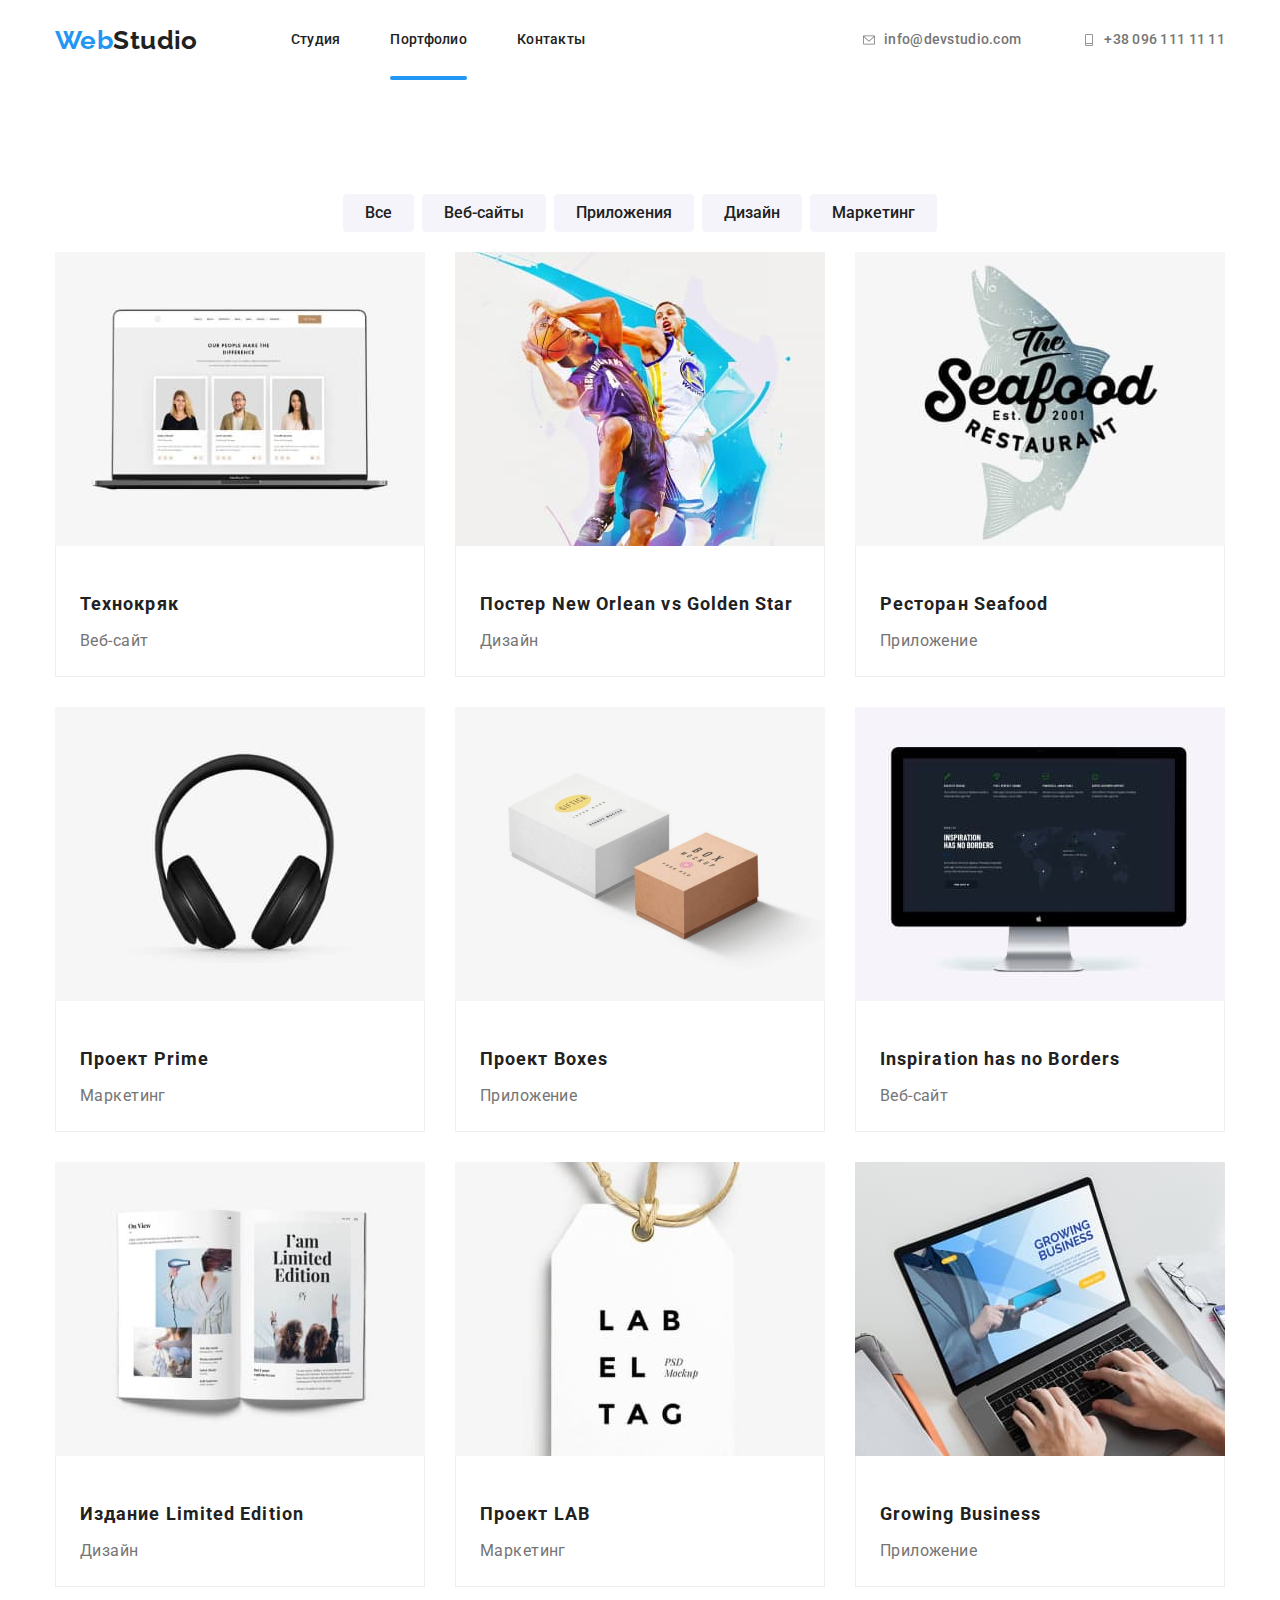
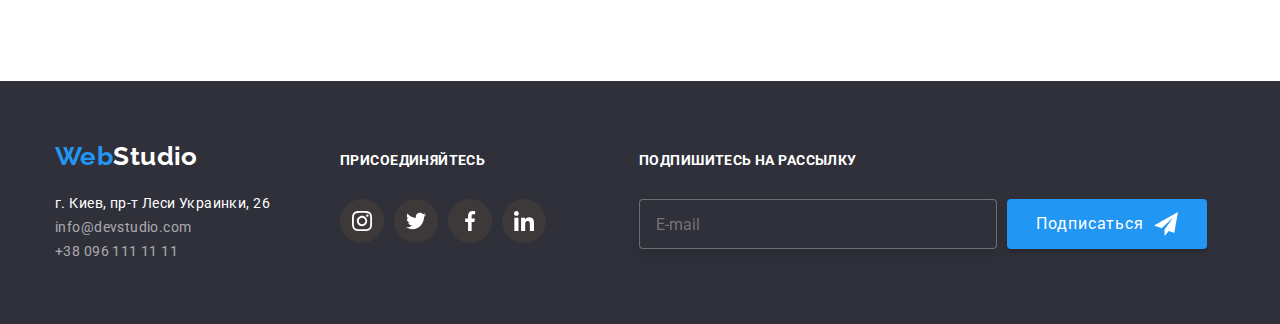
==== commit 8a44b9c9: "не там стоял аперсант" ====
--- a/portfolio.html
+++ b/portfolio.html
@@ -7,7 +7,8 @@
     <title>portfolio</title>
     <link href="https://fonts.googleapis.com/css2?family=Raleway:wght@700&family=Roboto:wght@400;500;700;900&display=swap" rel="stylesheet">
     <link rel="stylesheet" href="https://cdnjs.cloudflare.com/ajax/libs/modern-normalize/1.1.0/modern-normalize.min.css">
-    <link rel="stylesheet" href="css/style.css">
+    <!-- <link rel="stylesheet" href="css/style.css"> -->
+    <link rel="stylesheet" href="css/main.min.css">
 </head>
 <body>
     <header class="header">
--- a/css/style.css
+++ b/css/style.css
@@ -8,6 +8,14 @@
 
 }
 
+body {
+    font-family: var(--primary-font-family);
+    color: var(--primary-text-color);
+    background-color: var(--primay-white-color);
+    font-size: 14px;
+    letter-spacing: 0.03em;
+   }
+
 html {
     box-sizing: border-box;
 }
@@ -18,13 +26,6 @@
     box-sizing: inherit;
 }
 
-body {
- font-family: var(--primary-font-family);
- color: var(--primary-text-color);
- background-color: var(--primay-white-color);
- font-size: 14px;
- letter-spacing: 0.03em;
-}
 
 .link  { 
     list-style: none;
@@ -40,9 +41,25 @@
     padding: 0px;
 }
 
+h1, h2, h3, h4, h5, h6, p { 
+    margin-top: 0;
+    margin-bottom: 0px;
+}
+
+.img { 
+    display: block;
+    max-width: 100%;
+    height: auto;
+}
+
 .section {
     padding: 94px 0;
 }
+
+.adress { 
+    font-style: normal;
+}
+
 
 .container {
     margin-left: auto;
@@ -53,20 +70,6 @@
     
 }
 
-h1, h2, h3, h4, h5, h6, p { 
-    margin-top: 0;
-    margin-bottom: 0px;
-}
-
-.img { 
-    display: block;
-    max-width: 100%;
-    height: auto;
-}
-
-.adress { 
-    font-style: normal;
-}
 
 .visually-hidden {
     position: absolute;
@@ -116,7 +119,7 @@
     color: var(--accent-color);
 }
 
-/* ссылки студия,портфолио,контакты,*/
+/* header ссылки студия,портфолио,контакты,*/
 
 .menu__link,
 .menu__contact-link {
@@ -455,7 +458,9 @@
 .customers-list-item {
     width: 170px;
     height: 92px;
-
+    border: 1px solid #AFB1B8;
+    border-radius: 4px;
+    outline: none;
      
 }
 
@@ -472,8 +477,8 @@
 display: flex;
 align-items: center;
 justify-content: center;
-border: 1px solid #AFB1B8;
 border-radius: 4px;
+
 
 }
 
@@ -551,8 +556,7 @@
 }
 
 
-/* .nav-link:hover,
-.nav-link:focus, */
+
 .contact__link:hover,
 .contact__link:focus,
 .current {
--- a/css/main.min.css
+++ b/css/main.min.css
@@ -0,0 +1,2 @@
+:root{--primary-text-color: #757575;--secondary-text-color: #212121;--primary-white-color: #ffffff;--accent-color: #2196F3;--secondary-font-family: "Raleway", sans-serif;--primary-font-family: "Roboto", sans-serif}body{font-family:var(--primary-font-family);color:var(--primary-text-color);background-color:var(--primay-white-color);font-size:14px;letter-spacing:0.03em}html{box-sizing:border-box}*,*::before,*::after{box-sizing:inherit}.link{list-style:none;padding-left:0;margin:0;text-decoration:none}.list{list-style:none;padding-left:0;margin:0;padding:0px}h1,h2,h3,h4,h5,h6,p{margin-top:0;margin-bottom:0px}.img{display:block;max-width:100%;height:auto}.section{padding:94px 0}.adress{font-style:normal}.container{margin-left:auto;margin-right:auto;padding-left:15px;padding-right:15px;width:1200px}.hero-title{font-size:36px;line-height:1.16;text-align:center;color:var(--secondary-text-color)}.section-title{font-size:36px;line-height:1.16;text-align:center;color:var(--secondary-text-color)}.visually-hidden{position:absolute;width:1px;height:1px;margin:-1px;border:0;padding:0;white-space:nowrap;clip-path:inset(100%);clip:rect(0 0 0 0);overflow:hidden}.logo{font-family:var(--secondary-font-family);font-size:26px;line-height:1.19;color:var(--secondary-text-color);font-weight:700}.head__logo{margin-right:93px}.head__accent{color:var(--accent-color)}.menu__link,.menu__contact-link{padding-top:32px;padding-bottom:32px;display:block;font-weight:500;line-height:1.14;letter-spacing:0.02em;color:var(--secondary-text-color);transition-property:color;transition-duration:250ms;transition-timing-function:cubic-bezier(0.4, 0, 0.2, 1)}.menu__link:hover,.menu__link:focus,.menu__link .current,.menu__contact-link:hover,.menu__contact-link:focus,.menu__contact-link .current{color:var(--accent-color)}.menu__link.current{position:relative}.menu__link.current::after{position:absolute;content:"";width:100%;height:4px;background:var(--accent-color);border-radius:2px;display:block;bottom:0px}.menu__item:not(:last-child){margin-right:50px}.header-nav.main{display:flex;align-items:center}.menu,.contacts__list{display:flex;align-items:center}.contacts__list{margin-left:auto}.header .container{display:flex;align-items:center}.menu__contact-link{color:var(--primary-text-color);display:flex;align-items:center;margin-left:10px}.menu__item.list{padding:0px;margin-left:0px}.menu__header-icon{fill:currentColor;margin-right:7px}.button{display:inline-block;border-radius:4px;padding:10px 32px;min-width:200px;border:1px solid transparent;align-items:center;margin-bottom:20px;background:var(--accent-color);color:var(--primary-white-color);cursor:pointer;letter-spacing:0.06em;font-size:16px;line-height:1.88}.hero{background:#2F303A;text-align:center;padding:200px 0px;background-image:linear-gradient(rgba(47,48,58,0.4), rgba(47,48,58,0.4)),url(../images/people1.jpg);background-repeat:no-repeat;background-position:center;background-size:cover;max-width:1600px;margin:0 auto}.hero-title{margin-top:0px;margin-bottom:30px;text-transform:uppercase;max-width:650px;margin-left:auto;margin-right:auto;font-size:44px;line-height:1.36;letter-spacing:0.06em;color:#ffffff}.backdrop{position:fixed;top:0;width:100vw;height:100vh;background-color:rgba(0,0,0,0.2);transition:opacity 320ms cubic-bezier(0.4, 0, 0.2, 1),visibility 250ms cubic-bezier(0.4, 0, 0.2, 1)}.modal{padding:40px;position:absolute;top:50%;left:50%;width:528px;min-height:581px;background:#FFFFFF;box-shadow:0px 1px 3px rgba(0,0,0,0.12),0px 1px 1px rgba(0,0,0,0.14),0px 2px 1px rgba(0,0,0,0.2);border-radius:4px;transform:translate(-50%, -50%) scale(1)}.is-hidden .modal{transform:translate(-50%, -50%) scale(0.8)}.modal-button-icon{display:flex;align-items:center;justify-content:center;width:30px;height:30px;border-radius:50%;background:#FFFFFF;border:1px solid rgba(0,0,0,0.1);position:absolute;top:8px;right:8px;cursor:pointer}.modal-button-icon:hover{fill:var(--accent-color)}.is-hidden{visibility:hidden;opacity:0;pointer-events:none}.modal-title{margin-bottom:12px;font-weight:700;font-size:20px;line-height:1.15;text-align:center;letter-spacing:0.03em;color:#212121}.modal-input{width:100%;height:40px;border:1px solid rgba(33,33,33,0.2);border-radius:4px;padding-left:41px;font-size:12px;cursor:pointer;outline:none}.modal-input:focus,.modal-input:hover{border-color:var(--accent-color)}.modal-field{margin-bottom:10px}.modal-lable{font-weight:400;font-size:12px;line-height:1.16;letter-spacing:0.01em;color:#757575;display:block;margin-bottom:4px}.modal-text{width:100%;height:138px;border:1px solid rgba(33,33,33,0.2);border-radius:4px;padding:12px;font-size:12px;resize:none;cursor:pointer;outline:none}.modal-text:hover,.modal-text:focus{border:1px solid #2196F3}.modal-field-wrap{position:relative}.modal-icon{position:absolute;left:11px;top:50%;transform:translateY(-50%)}.modal_input:focus+.modal-icon,.modal_input:hover+.modal-icon{fill:var(--accent-color)}.check-text{display:flex;align-items:center}.check-icon{fill:transparent}.modal-check:checked+.check-text .check-icon{fill:var(--primary-white-color)}.check-text span{margin-left:13px;width:16px;height:15px;border:2px solid #212121;border-radius:2px;margin-right:7px;display:flex;align-items:center;justify-content:center}.modal-check:checked+.check-text span{background-color:var(--accent-color);border:none}.modal-check:checked+.check-text .check-icon{fill:var(--primary-white-color)}.condition{position:relative;margin-right:8px;font-weight:400;font-size:14px;line-height:1.71;letter-spacing:0.03em;color:#757575}.conditionals{font-weight:400;font-size:14px;line-height:1.71;letter-spacing:0.03em;color:var(--accent-color)}.send-button{position:absolute;transform:translateX(60%) translateY(25%);border-radius:4px;padding:10px 32px;min-width:200px;height:50px;border:1px solid transparent;align-items:center;background:var(--accent-color);color:var(--primary-white-color);letter-spacing:0.06em;font-size:16px;line-height:1.88;cursor:pointer}.about-subtitle{margin-bottom:10px;margin-top:0px;font-size:14px;line-height:1.14;color:var(--secondary-text-color);font-weight:700;text-transform:uppercase}.about-list{margin-top:0px;margin-bottom:0px;display:flex;align-items:center;justify-content:space-between}.about-description{line-height:1.71}.about-item{width:270px}.about-soc-list{width:100%;height:120px;background-color:#F5F4FA;border-radius:4px;margin-bottom:30px;display:flex;align-items:center;justify-content:center}.work{padding-top:0px}.section-title{margin-bottom:50px}.work-list{align-items:center;justify-content:space-between}.work-fon{display:flex;align-items:center;justify-content:space-between}.work-item{position:relative;font-weight:700;font-size:14px;line-height:1.14;text-transform:uppercase;color:#FFFFFF}.work-text{position:absolute;bottom:0;width:370px;height:70px;display:flex;align-items:center;justify-content:center;background:rgba(47,48,58,0.8)}.team{margin-top:0px;margin-bottom:0px;background:#F5F4FA}.team-section{margin-top:0px;margin-bottom:50px}.team-subtitle{font-size:16px;line-height:1.18;letter-spacing:0.03em;font-weight:500;margin-bottom:10px;color:var(--secondary-text-color)}.team-list{display:flex;align-items:center;justify-content:space-between}.team-item{background-color:var(--primary-white-color);box-shadow:0px 1px 3px rgba(0,0,0,0.12),0px 1px 1px rgba(0,0,0,0.14),0px 2px 1px rgba(0,0,0,0.2);border-radius:0px 0px 4px 4px}.thumb{padding:30px 32px;text-align:center}.team-soc-list{display:flex;justify-content:center}.team-soc-item{width:44px;height:44px;margin-top:16px}.team-soc-item+.team-soc-item{margin-left:10px}.team-soc-link{width:100%;height:100%;background-color:FFFFFF;display:flex;align-items:center;justify-content:center;border-radius:50%;transition-property:background-color;transition-duration:250ms;transition-timing-function:cubic-bezier(0.4, 0, 0.2, 1)}.team-soc-link:hover{background-color:var(--accent-color)}.team-soc-icon{fill:#AFB1B8}.team-soc-link:hover .team-soc-icon{fill:#F5F4FA}.customers{margin-top:0px;margin-bottom:0px;background-color:var(--primary-white-color)}.customers-list-item{width:170px;height:92px;border:1px solid #AFB1B8;border-radius:4px;outline:none}.customers-list-item+.customers-list-item{margin-left:30px}.customers-list-item:hover{color:var(--accent-color);border-color:1px solid var(--accent-color);border-radius:4px}.customers-list-link{width:100%;height:100%;background-color:#FFFFFF;display:flex;align-items:center;justify-content:center;border-radius:4px}.customers-list-icon{fill:#AFB1B8;transition-property:fill;transition-duration:250ms;transition-timing-function:cubic-bezier(0.4, 0, 0.2, 1)}.customers-list-item:hover .customers-list-icon{fill:var(--accent-color)}.customers-list{display:flex;align-items:center;justify-content:space-between}.portfolio-btn{font-family:'Roboto';font-weight:500;font-size:16px;line-height:1.62;background-color:#F5F4FA;border-radius:4px;color:var(--secondary-text-color);cursor:pointer;border:none;padding:6px 22px;transition-property:background-color, color;transition-duration:250ms;transition-timing-function:cubic-bezier(0.4, 0, 0.2, 1)}.portfolio-btn:hover,.portfolio-btn:focus,.portfolio-btn .current{background-color:var(--accent-color);color:var(--primary-white-color);box-shadow:0px 3px 1px rgba(0,0,0,0.1),0px 1px 2px rgba(0,0,0,0.08),0px 2px 2px rgba(0,0,0,0.12)}.portfolio-item:not(:last-child){margin-right:8px}.btn-list{display:flex;justify-content:center;padding:20px}img{display:block}.card-list{display:flex;flex-wrap:wrap;margin-right:-30px;margin-bottom:-30px}.card-item{margin-right:30px;margin-bottom:30px;width:370px;width:calc((100% - 90px) / 3);background-color:#ffffff;transition-property:box-shadow;transition-duration:250ms;transition-timing-function:cubic-bezier(0.4, 0, 0.2, 1)}.card-item:hover{box-shadow:0px 1px 1px rgba(0,0,0,0.12),0px 4px 4px rgba(0,0,0,0.06),1px 4px 6px rgba(0,0,0,0.16);cursor:pointer}.card-top{position:relative;overflow:hidden}.card-top:hover{box-shadow:0px 1px 1px rgba(0,0,0,0.12),0px 4px 4px rgba(0,0,0,0.06),1px 4px 6px rgba(0,0,0,0.16)}.card-top-text{position:absolute;width:100%;height:100%;top:0;left:0;font-size:18px;line-height:1.56;color:var(--primary-white-color);padding:63px 24px;background:rgba(33,150,243,0.9);transform:translateY(100%);transition:250ms}.card-item:hover .card-top-text{transform:translate(0)}.thumbs{padding:20px 24px;text-align:left;width:370px;border-left:1px solid #EEEEEE;border-right:1px solid #EEEEEE;border-bottom:1px solid #EEEEEE}.card-title{margin-top:20px;margin-bottom:0px;padding:0px;font-size:18px;line-height:2;letter-spacing:0.06em;color:var(--secondary-text-color)}.card-desc{margin-top:4px;margin-bottom:0px;padding:0px;font-size:16px;line-height:1.88;color:var(--primary-text-color)}.footer{background:#2F303A}.footer-container{margin:auto;width:1200px;padding:60px 15px}.adress__item{margin-bottom:9px}.footer .logo{color:var(--primary-white-color);margin-right:0px;margin-bottom:20px;display:block}.footer-adress__link{font-size:14px;line-height:1.71;color:var(--primary-white-color)}.footer-item:not(:last-child){margin-bottom:10px}.contact__link{color:rgba(255,255,255,0.6);font-weight:400;line-height:1.71;padding:0px}.contact__link:hover,.contact__link:focus,.contact__link .current{color:var(--accent-color)}.footer-container{display:flex;flex-direction:row;align-items:baseline}.footer-soc{margin-left:70px}.soc__title{color:#ffffff;margin-bottom:20px;justify-content:center;font-family:'Roboto';font-style:normal;font-weight:700;font-size:14px;line-height:1.14;letter-spacing:0.03em;text-transform:uppercase}.footer-soc__list{display:flex;justify-content:center;align-items:center;margin-top:20px}.footer-soc__item{width:44px;height:44px;margin-top:10px;border-radius:50%;background-color:#3d3939;display:flex;justify-content:center;align-items:center;padding:20px;transition-property:background-color;transition-duration:250ms;transition-timing-function:cubic-bezier(0.4, 0, 0.2, 1)}.footer-soc__item+.footer-soc__item{margin-left:10px}.footer-soc__item:hover{background-color:var(--accent-color)}.footer-soc__link{width:20px;height:20px;fill:#FFFFFF;display:flex;justify-content:center;align-items:center}.footer-soc__item:hover .footer-soc__icon{fill:#F5F4FA}.footer-mailing{margin-left:93px}.form-footer{display:flex;align-items:center}.mailng__par{font-weight:700;font-size:14px;line-height:1.14;letter-spacing:0.03em;text-transform:uppercase;color:#FFFFFF;padding-bottom:20px;margin-bottom:10px}.footer-button__icon{width:24px;height:24px;fill:#ffffff;margin-left:10px}.footer__input{margin-right:10px;width:358px;height:50px;box-sizing:border-box;font-size:16px;line-height:1.25;padding-left:16px;border:1px solid rgba(255,255,255,0.3);filter:drop-shadow(0px 4px 4px rgba(0,0,0,0.15));border-radius:4px;background:#2F303A}.footer__but{display:flex;align-items:center;justify-content:center;width:200px;height:50px;background:#2196F3;box-shadow:0px 4px 4px rgba(0,0,0,0.15);border-radius:4px;border:#2196F3;font-size:16px;line-height:1.88;letter-spacing:0.06em;color:#FFFFFF}
+/*# sourceMappingURL=main.min.css.map */